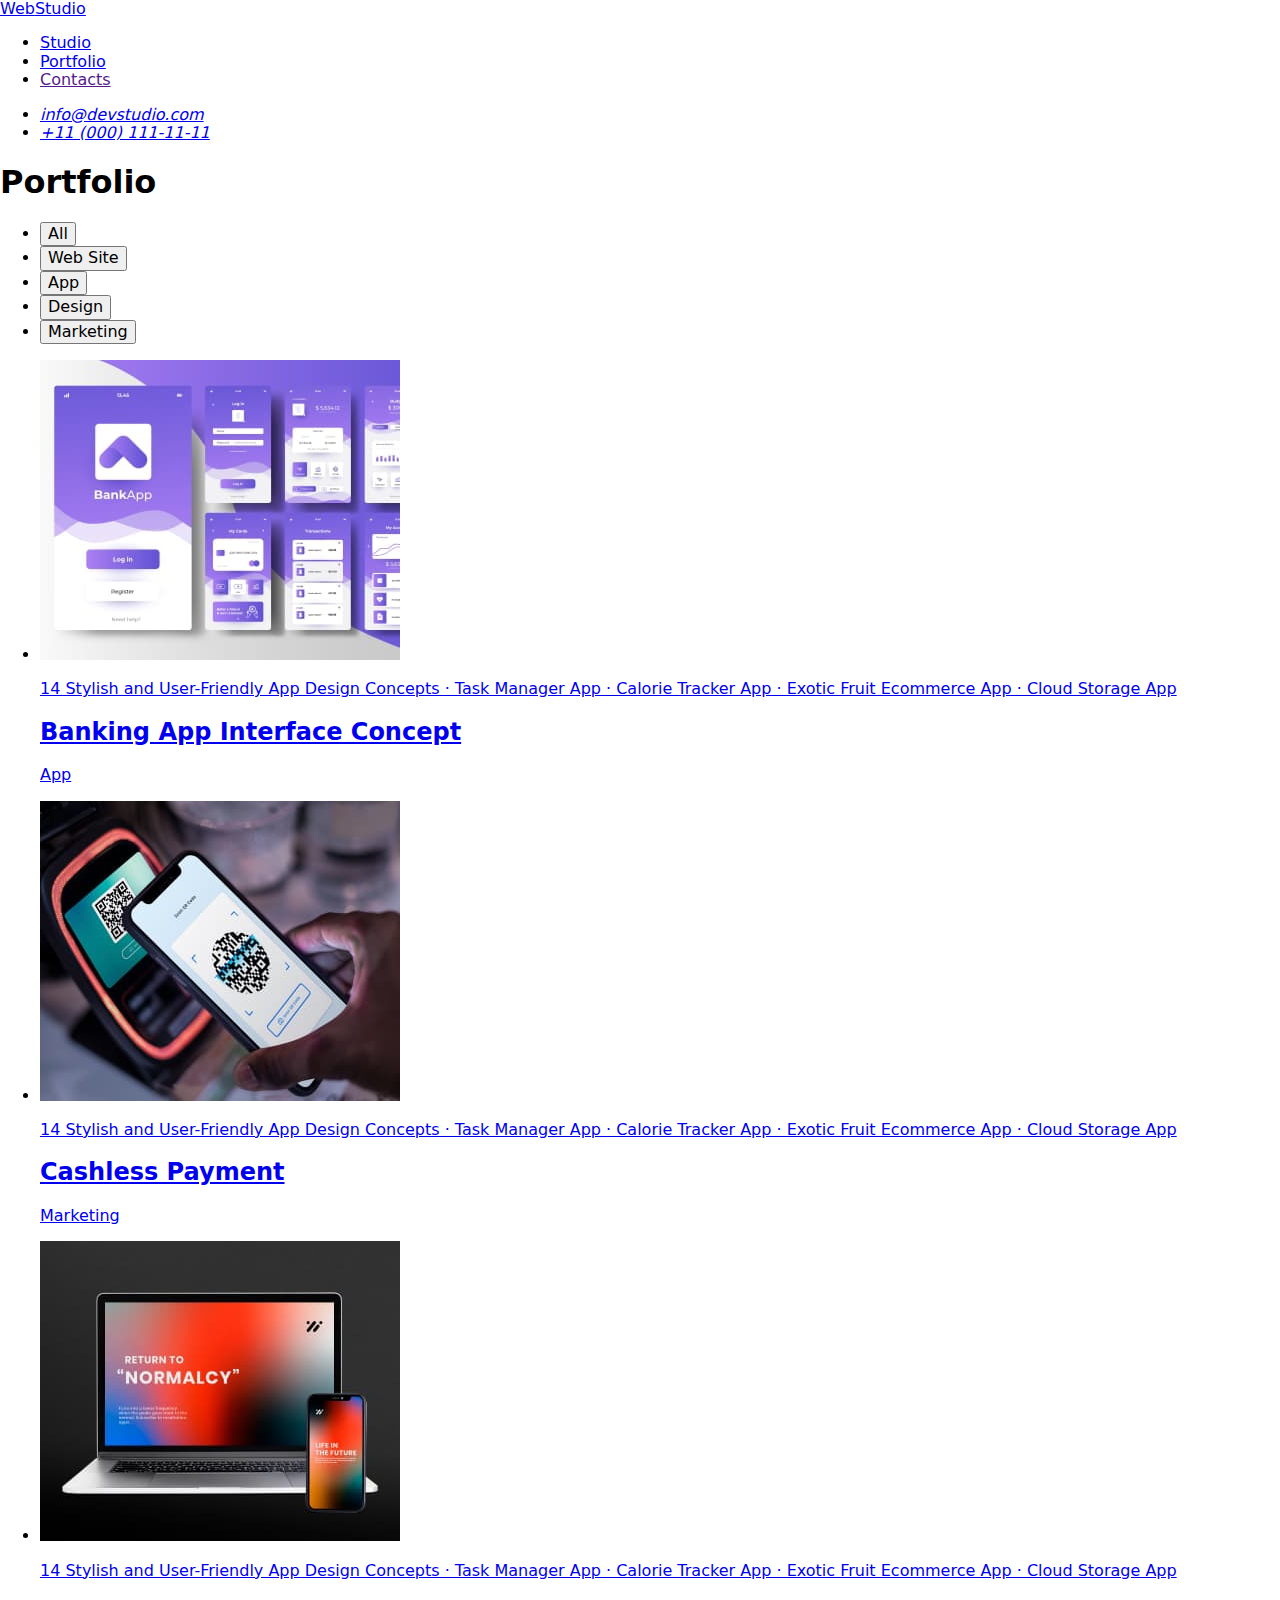
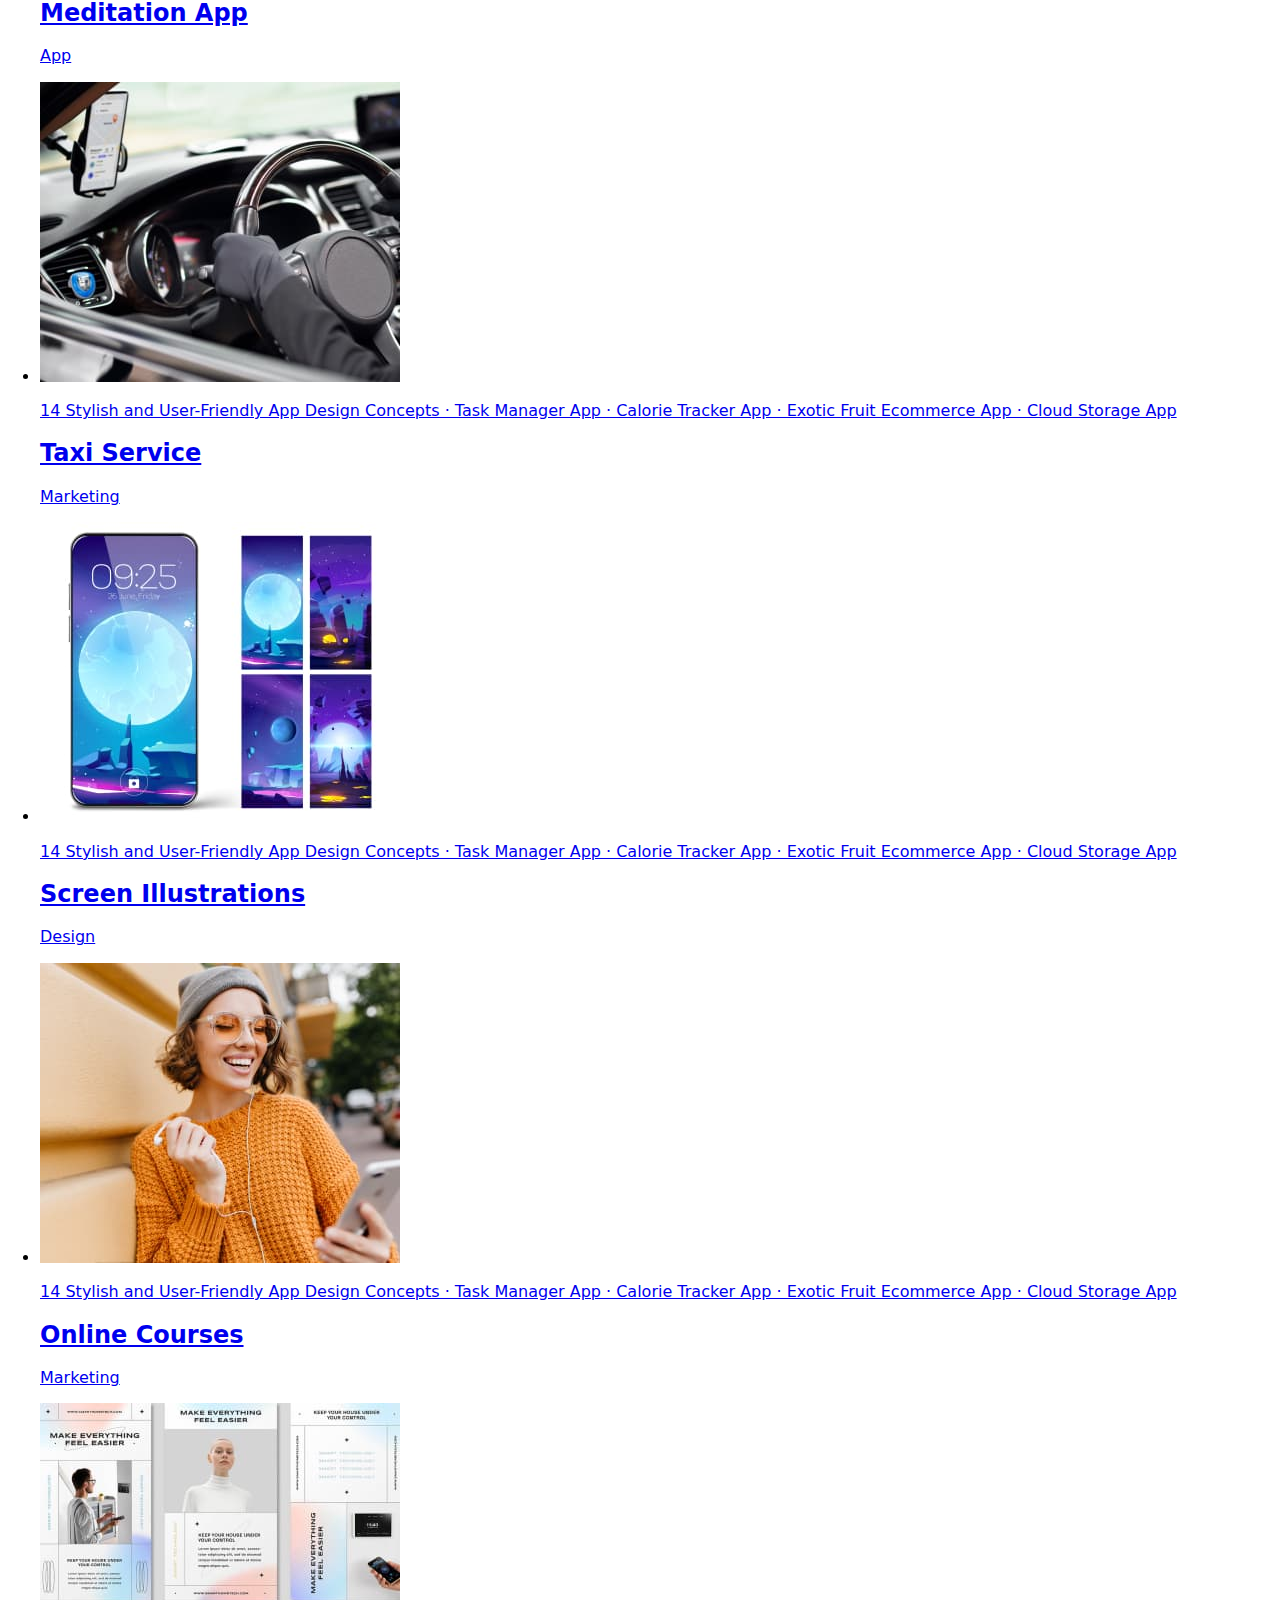
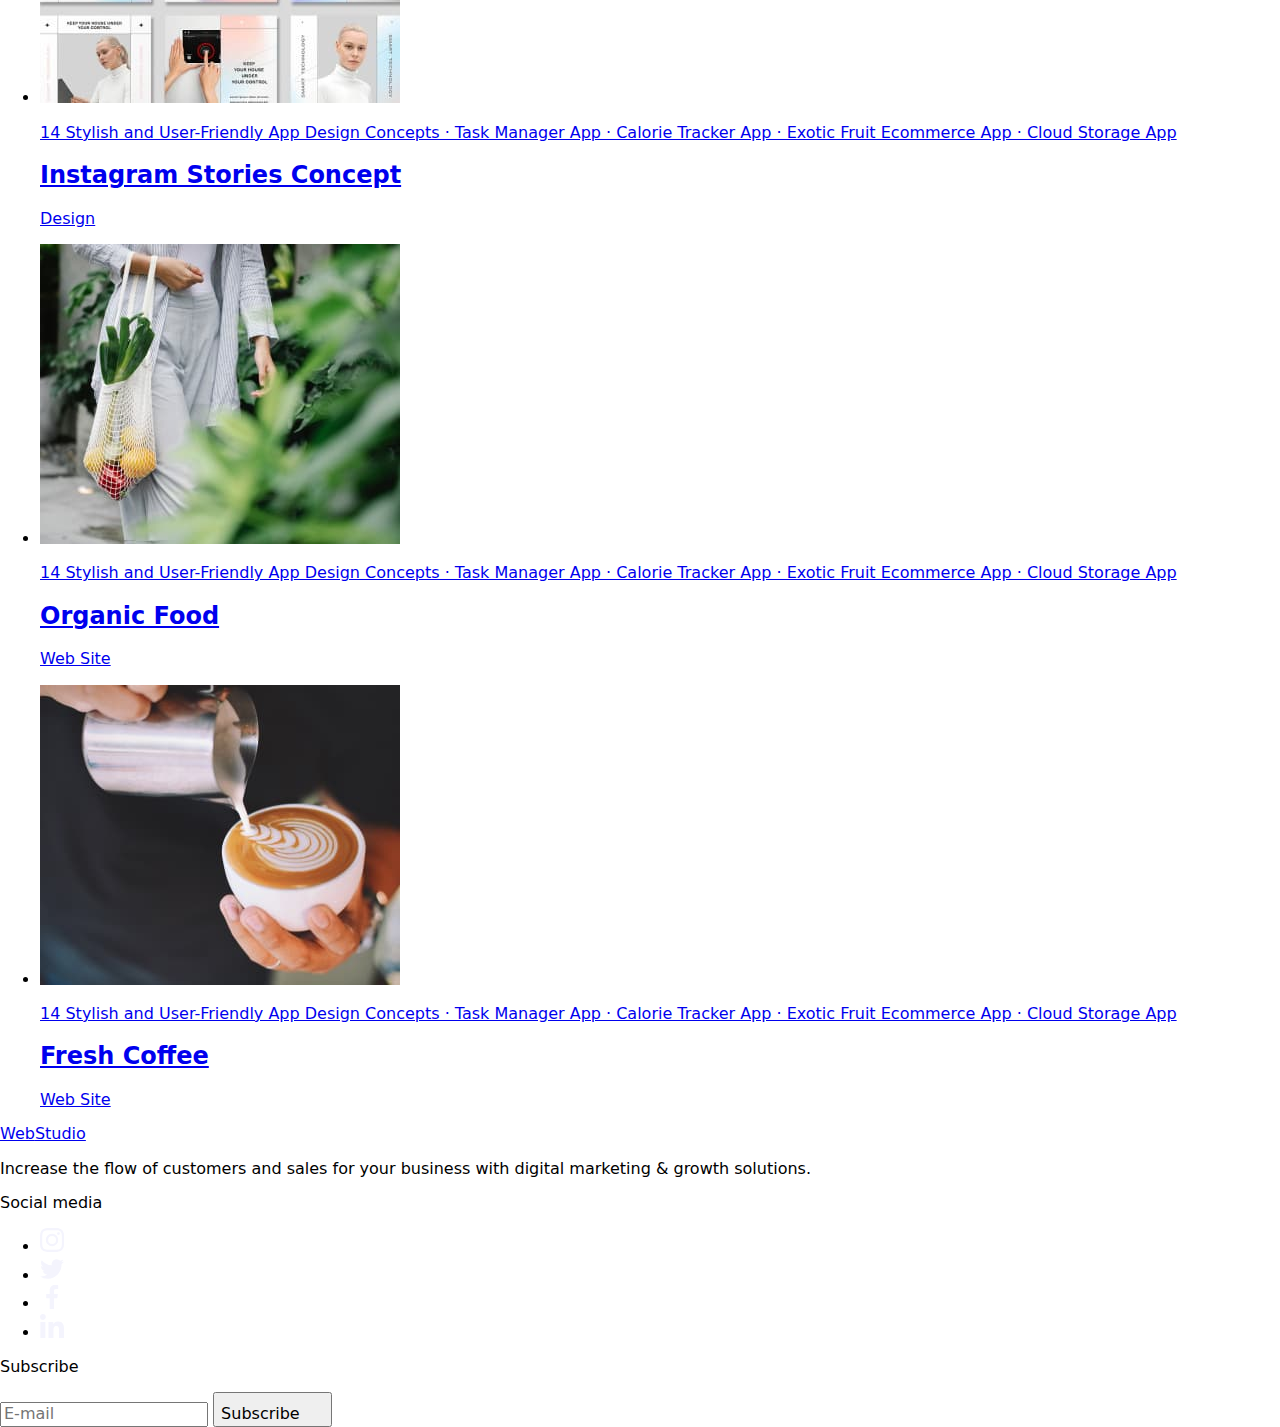
==== portfolio.html @ 3157625b "tralala" ====
<!DOCTYPE html>
<html lang="en">
  <head>
    <meta charset="UTF-8" />
    <meta http-equiv="X-UA-Compatible" content="IE=edge" />
    <meta name="viewport" content="width=device-width, initial-scale=1.0" />
    <link
      href="https://cdnjs.cloudflare.com/ajax/libs/modern-normalize/1.0.0/modern-normalize.min.css"
      rel="stylesheet"
    />
    <link rel="stylesheet" href="./css/styles.css" type="text/css" />
    <link rel="preconnect" href="https://fonts.googleapis.com" />
    <link rel="preconnect" href="https://fonts.gstatic.com" crossorigin />
    <link
      href="https://fonts.googleapis.com/css2?family=Raleway:wght@800&family=Roboto:wght@400;500;700;900&display=swap"
      rel="stylesheet"
    />
    <link rel="shortcut icon" href="images/favicon.ico" />
    <title>Portfolio</title>
  </head>
  <body>
    <header class="body-header">
      <div class="header-container container">
        <nav class="header-navigation">
          <a href="./index.html" class="logo link"
            >Web<span class="logo-studio">Studio</span></a
          >

          <ul class="header-list list">
            <li>
              <a href="./index.html" class="list-link link">Studio</a>
            </li>
            <li>
              <a href="./portfolio.html" class="list-link link current"
                >Portfolio</a
              >
            </li>
            <li>
              <a href="" class="list-link link">Contacts</a>
            </li>
          </ul>
        </nav>
        <address class="address">
          <ul class="address-list list">
            <li class="address-links">
              <a href="mailto:info@devstudio.com" class="contact link"
                >info@devstudio.com</a
              >
            </li>
            <li class="address-links">
              <a href="tel:+110001111111" class="contact link"
                >+11 (000) 111-11-11</a
              >
            </li>
          </ul>
        </address>
      </div>
    </header>
    <main>
      <section class="section-container">
        <div class="container">
          <h1 class="visually-hidden">Portfolio</h1>
          <ul class="list filter-list">
            <li>
              <button type="button" class="filter-button">All</button>
            </li>
            <li>
              <button type="button" class="filter-button">Web Site</button>
            </li>
            <li>
              <button type="button" class="filter-button">App</button>
            </li>
            <li>
              <button type="button" class="filter-button">Design</button>
            </li>
            <li>
              <button type="button" class="filter-button">Marketing</button>
            </li>
          </ul>

          <ul class="list image-list">
            <li class="image-position">
              <a class="link shadow-list" href="./portfolio.html">
                <div class="overlay">
                  <img
                    src="./images/portfolio/bankapp.jpg"
                    alt="Banking App Interface Concept"
                    width="360"
                  />
                  <p class="img-text">
                    14 Stylish and User-Friendly App Design Concepts · Task
                    Manager App · Calorie Tracker App · Exotic Fruit Ecommerce
                    App · Cloud Storage App
                  </p>
                </div>
                <div class="image-description">
                  <h2 class="header-second-portfolio">
                    Banking App Interface Concept
                  </h2>
                  <p class="descrip">App</p>
                </div>
              </a>
            </li>
            <li class="image-position">
              <a class="link shadow-list" href="./portfolio.html">
                <div class="overlay">
                  <img
                    src="./images/portfolio/payment.jpg"
                    alt="Cashless Payment"
                    width="360"
                  />
                  <p class="img-text">
                    14 Stylish and User-Friendly App Design Concepts · Task
                    Manager App · Calorie Tracker App · Exotic Fruit Ecommerce
                    App · Cloud Storage App
                  </p>
                </div>

                <div class="image-description">
                  <h2 class="header-second-portfolio">Cashless Payment</h2>
                  <p class="descrip">Marketing</p>
                </div>
              </a>
            </li>
            <li class="image-position">
              <a class="link shadow-list" href="./portfolio.html">
                <div class="overlay">
                  <img
                    src="./images/portfolio/laptop.jpg"
                    alt="Meditation App"
                    width="360"
                  />
                  <p class="img-text">
                    14 Stylish and User-Friendly App Design Concepts · Task
                    Manager App · Calorie Tracker App · Exotic Fruit Ecommerce
                    App · Cloud Storage App
                  </p>
                </div>

                <div class="image-description">
                  <h2 class="header-second-portfolio">Meditation App</h2>
                  <p class="descrip">App</p>
                </div>
              </a>
            </li>
            <li class="image-position">
              <a class="link shadow-list" href="./portfolio.html">
                <div class="overlay">
                  <img
                    src="./images/portfolio/taxi.jpg"
                    alt="Taxi Service"
                    width="360"
                  />
                  <p class="img-text">
                    14 Stylish and User-Friendly App Design Concepts · Task
                    Manager App · Calorie Tracker App · Exotic Fruit Ecommerce
                    App · Cloud Storage App
                  </p>
                </div>

                <div class="image-description">
                  <h2 class="header-second-portfolio">Taxi Service</h2>
                  <p class="descrip">Marketing</p>
                </div>
              </a>
            </li>
            <li class="image-position">
              <a class="link shadow-list" href="./portfolio.html">
                <div class="overlay">
                  <img
                    src="./images/portfolio/ilustrations.jpg"
                    alt="Screen Illustrations"
                    width="360"
                  />
                  <p class="img-text">
                    14 Stylish and User-Friendly App Design Concepts · Task
                    Manager App · Calorie Tracker App · Exotic Fruit Ecommerce
                    App · Cloud Storage App
                  </p>
                </div>
                <div class="image-description">
                  <h2 class="header-second-portfolio">Screen Illustrations</h2>
                  <p class="descrip">Design</p>
                </div>
              </a>
            </li>
            <li class="image-position">
              <a class="link shadow-list" href="./portfolio.html"
                ><div class="overlay">
                  <img
                    src="./images/portfolio/courses.jpg"
                    alt="Online Courses"
                    width="360"
                  />
                  <p class="img-text">
                    14 Stylish and User-Friendly App Design Concepts · Task
                    Manager App · Calorie Tracker App · Exotic Fruit Ecommerce
                    App · Cloud Storage App
                  </p>
                </div>

                <div class="image-description">
                  <h2 class="header-second-portfolio">Online Courses</h2>
                  <p class="descrip">Marketing</p>
                </div>
              </a>
            </li>
            <li class="image-position">
              <a class="link shadow-list" href="./portfolio.html">
                <div class="overlay">
                  <img
                    src="./images/portfolio/stories.jpg"
                    alt="Instagram Stories Concept"
                    width="360"
                  />
                  <p class="img-text">
                    14 Stylish and User-Friendly App Design Concepts · Task
                    Manager App · Calorie Tracker App · Exotic Fruit Ecommerce
                    App · Cloud Storage App
                  </p>
                </div>
                <div class="image-description">
                  <h2 class="header-second-portfolio">
                    Instagram Stories Concept
                  </h2>
                  <p class="descrip">Design</p>
                </div>
              </a>
            </li>
            <li class="image-position">
              <a class="link shadow-list" href="./portfolio.html">
                <div class="overlay">
                  <img
                    src="./images/portfolio/food.jpg"
                    alt="Organic Food"
                    width="360"
                  />
                  <p class="img-text">
                    14 Stylish and User-Friendly App Design Concepts · Task
                    Manager App · Calorie Tracker App · Exotic Fruit Ecommerce
                    App · Cloud Storage App
                  </p>
                </div>
                <div class="image-description">
                  <h2 class="header-second-portfolio">Organic Food</h2>
                  <p class="descrip">Web Site</p>
                </div>
              </a>
            </li>
            <li class="image-position">
              <a class="link shadow-list" href="./portfolio.html">
                <div class="overlay">
                  <img
                    src="./images/portfolio/cafe.jpg"
                    alt="Fresh Coffee"
                    width="360"
                  />
                  <p class="img-text">
                    14 Stylish and User-Friendly App Design Concepts · Task
                    Manager App · Calorie Tracker App · Exotic Fruit Ecommerce
                    App · Cloud Storage App
                  </p>
                </div>
                <div class="image-description">
                  <h2 class="header-second-portfolio">Fresh Coffee</h2>
                  <p class="descrip">Web Site</p>
                </div>
              </a>
            </li>
          </ul>
        </div>
      </section>
    </main>

    <footer class="footer-section">
      <div class="container footer-div">
        <div class="logo-container">
          <a href="./index.html" class="logo link footer-logo-link"
            >Web<span class="footer-logo-studio">Studio</span></a
          >
          <p class="footer-descrip">
            Increase the flow of customers and sales for your business with
            digital marketing & growth solutions.
          </p>
        </div>
        <div class="social-container">
          <p class="p-head">Social media</p>
          <ul class="footer-social-list">
            <li class="social-element">
              <a class="social-link" href="index.html"
                ><svg width="24" height="24" class="icon-svg">
                  <use href="./images/icons.svg#icon-instagram"></use>
                </svg>
              </a>
            </li>
            <li class="social-element">
              <a class="social-link" href="index.html"
                ><svg width="24" height="24" class="icon-svg">
                  <use href="./images/icons.svg#icon-twitter"></use>
                </svg>
              </a>
            </li>
            <li class="social-element">
              <a class="social-link" href="index.html"
                ><svg width="24" height="24" class="icon-svg">
                  <use href="./images/icons.svg#icon-facebook"></use>
                </svg>
              </a>
            </li>
            <li class="social-element">
              <a class="social-link" href="index.html"
                ><svg width="24" height="24" class="icon-svg">
                  <use href="./images/icons.svg#icon-linkedin"></use>
                </svg>
              </a>
            </li>
          </ul>
        </div>
        <div class="subscribe-container">
          <p class="p-head">Subscribe</p>
          <form class="form-subscribe">
            <label class="label-subscribe">
              <input
                type="email"
                name="email"
                placeholder="E-mail"
                class="sub-input"
                required
              />
            </label>
            <button type="submit" class="sub-button">
              Subscribe<svg width="24" height="24" class="subscribe-icon">
                <use href="./images/icons.svg#icon-subscribe"></use>
              </svg>
            </button>
          </form>
        </div>
      </div>
    </footer>
  </body>
</html>
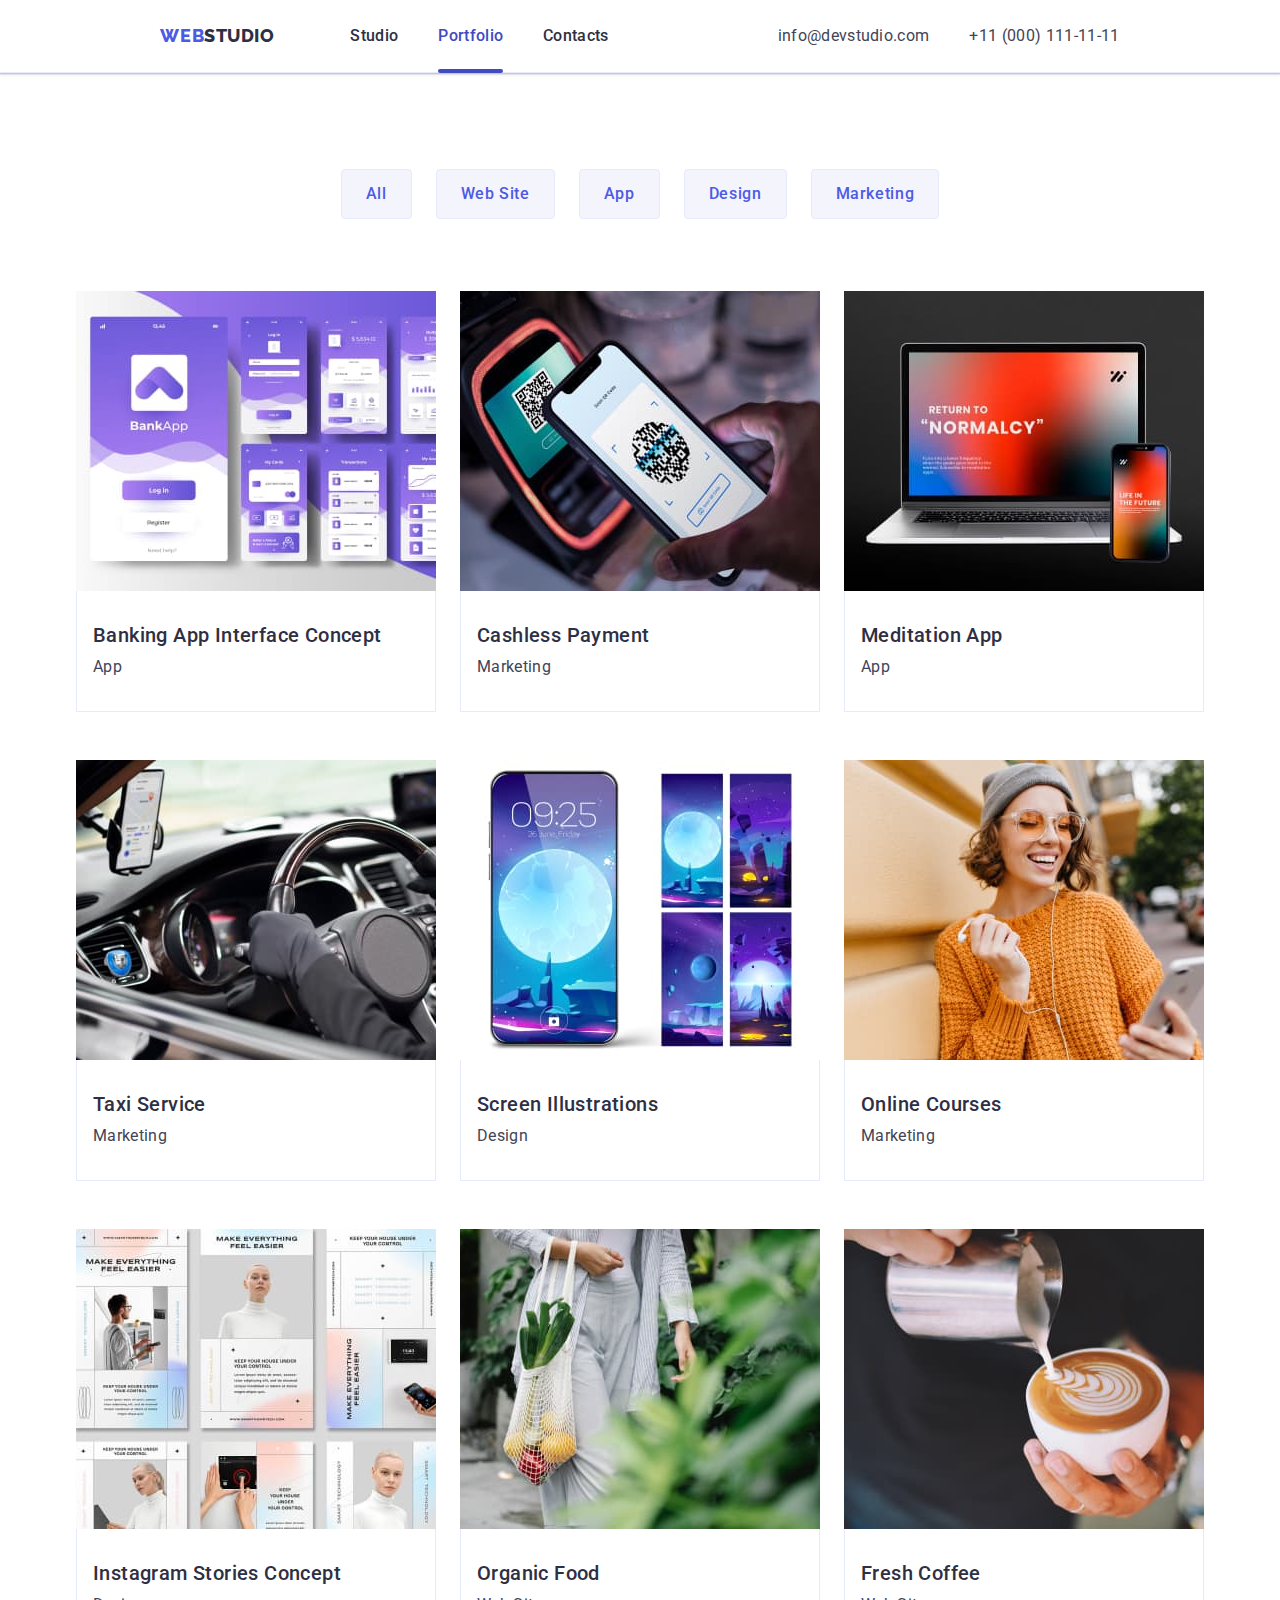
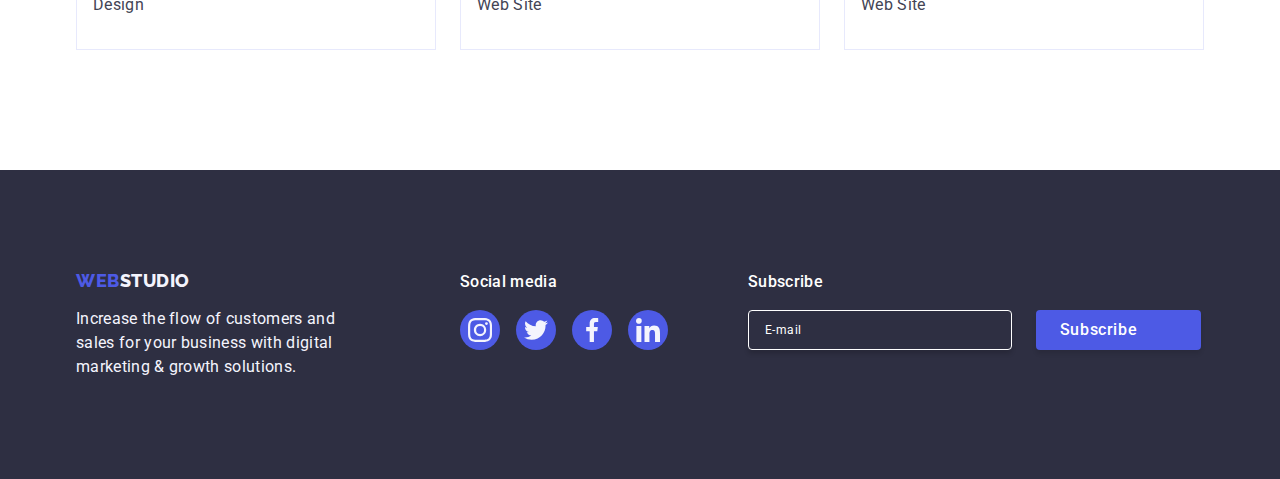
==== commit 969057eb: "nonmae" ====
--- a/portfolio.html
+++ b/portfolio.html
@@ -8,7 +8,7 @@
       href="https://cdnjs.cloudflare.com/ajax/libs/modern-normalize/1.0.0/modern-normalize.min.css"
       rel="stylesheet"
     />
-    <link rel="stylesheet" href="./css/styles.css" type="text/css" />
+    <link rel="stylesheet" href="./css/style.css" type="text/css" />
     <link rel="preconnect" href="https://fonts.googleapis.com" />
     <link rel="preconnect" href="https://fonts.gstatic.com" crossorigin />
     <link
--- a/css/style.css
+++ b/css/style.css
@@ -0,0 +1,798 @@
+:root {
+  --IRIS: #4d5ae5;
+  --OCEAN: #404bbf;
+  --NAVY-BLUE: #2e2f42;
+  --GREEN: #31d0aa;
+  --SLATE: #434455;
+  --LIGHT-SLATE: #8e8f99;
+  --CORNFLOWER: #e7e9fc;
+  --CLOUD: #f4f4fd;
+  --NAVY-BLUE-MODAL: #2e2f4266;
+  --GREY: #2e2f42b2;
+  --WHITE: #fff;
+  --DAIRY: #fcfcfc;
+}
+
+* {
+  margin: 0;
+  padding: 0;
+}
+
+.visually-hidden {
+  position: absolute;
+  width: 1px;
+  height: 1px;
+  margin: -1px;
+  border: 0;
+  padding: 0;
+  white-space: nowrap;
+  clip-path: inset(100%);
+  clip: rect(0 0 0 0);
+  overflow: hidden;
+}
+img {
+  display: block;
+  max-width: 100%;
+  height: auto;
+}
+button {
+  cursor: pointer;
+  border: none;
+  border-radius: 4px;
+}
+ul,
+ol {
+  list-style: none;
+  margin: 0;
+  padding-left: 0;
+}
+body {
+  margin: 0;
+  color: var(--SLATE);
+  font-family: 'Roboto', sans-serif;
+  font-size: 16px;
+  font-style: normal;
+  font-weight: 400;
+  line-height: 1.5;
+  letter-spacing: 0.02em;
+  background-color: var(--WHITE);
+}
+.container {
+  max-width: 1158px;
+  padding: 0 15px;
+  margin: 0 auto;
+}
+
+/* -------HEADER------- */
+
+.body-header {
+  background-color: var(--WHITE);
+  border-bottom: 1px solid var(--CORNFLOWER, #e7e9fc);
+  box-shadow: 0px 1px 6px 0px rgba(46, 47, 66, 0.08),
+    0px 1px 1px 0px rgba(46, 47, 66, 0.16),
+    0px 2px 1px 0px rgba(46, 47, 66, 0.08);
+}
+.header-container {
+  display: flex;
+  justify-content: space-around;
+}
+.header-navigation {
+  display: flex;
+  align-items: center;
+}
+.logo {
+  font-family: 'Raleway', sans-serif;
+  font-size: 18px;
+  font-weight: 800;
+  line-height: 1.17;
+  letter-spacing: 0.03em;
+  text-transform: uppercase;
+  color: var(--IRIS);
+  margin-right: 76px;
+}
+.logo:hover {
+  color: var(--OCEAN);
+}
+.logo-studio {
+  color: var(--NAVY-BLUE);
+}
+
+.link {
+  text-decoration: none;
+}
+.list {
+  list-style: none;
+}
+
+.header-list {
+  display: flex;
+  gap: 40px;
+}
+
+.list-link {
+  display: inline-block;
+  font-weight: 500;
+  color: var(--NAVY-BLUE);
+  padding: 24px 0;
+  transition: color 250ms cubic-bezier(0.4, 0, 0.2, 1);
+}
+
+.list-link:hover,
+.list-link:focus {
+  color: var(--OCEAN);
+}
+
+.current {
+  color: var(--OCEAN);
+  position: relative;
+}
+
+.current::after {
+  content: '';
+  position: absolute;
+  left: 0;
+  bottom: -1px;
+  height: 4px;
+  width: 100%;
+  background-color: var(--OCEAN);
+  border-radius: 2px;
+}
+
+.address {
+  font-style: normal;
+  display: flex;
+  align-items: center;
+}
+.address-list {
+  display: flex;
+  gap: 40px;
+}
+.address-links {
+  padding: 24px 0;
+}
+.contact {
+  font-size: 16px;
+  line-height: 1.5;
+  letter-spacing: 0.02em;
+  color: var(--SLATE);
+  transition: color 250ms cubic-bezier(0.4, 0, 0.2, 1);
+}
+.contact:hover,
+.contact:focus {
+  color: var(--OCEAN);
+}
+
+/*  ---------HERO SECTION------- */
+
+.hero-image {
+  padding: 188px 0;
+  max-width: 1440px;
+  margin: auto;
+  background: linear-gradient(rgba(46, 47, 66, 0.7), rgba(46, 47, 66, 0.7)),
+    url('../images/people-office.jpg');
+  background-repeat: no-repeat;
+  background-position: center;
+  background-size: cover;
+}
+
+.hero-image-container {
+  display: flex;
+  justify-content: center;
+  align-items: center;
+  flex-direction: column;
+}
+.title-header {
+  font-size: 56px;
+  line-height: 1.07;
+  text-align: center;
+  letter-spacing: 0.02em;
+  color: var(--WHITE);
+  max-width: 496px;
+}
+.button-service {
+  background-color: var(--IRIS);
+  font-family: 'Roboto', sans-serif;
+  font-weight: 500;
+  font-size: 16px;
+  line-height: 1.5;
+  letter-spacing: 0.04em;
+  color: var(--WHITE);
+  border-radius: 4px;
+  min-width: 169px;
+  height: 56px;
+  border: none;
+  cursor: pointer;
+  padding: 16px 32px;
+  margin-top: 48px;
+  transition: background-color 250ms cubic-bezier(0.4, 0, 0.2, 1);
+}
+.button-service:hover,
+.button-service:focus {
+  background-color: var(--OCEAN);
+}
+/*  ---------HEADERS CONFIG + DESC ------- */
+
+.header-margin {
+  margin-bottom: 72px;
+}
+.header-second {
+  font-size: 36px;
+  line-height: 1.11;
+  text-align: center;
+  letter-spacing: 0.02em;
+  text-transform: capitalize;
+  color: var(--NAVY-BLUE);
+}
+.header-third {
+  font-weight: 500;
+  font-size: 20px;
+  line-height: 1.2;
+  letter-spacing: 0.02em;
+  color: var(--NAVY-BLUE);
+}
+.descrip {
+  font-size: 16px;
+  line-height: 1.5;
+  letter-spacing: 0.02em;
+  color: var(--SLATE);
+}
+
+/*  ---------SECTION TWO------- */
+
+.section-two {
+  padding: 120px 0;
+}
+.section-two-list {
+  display: flex;
+  gap: 24px;
+}
+.goals-list {
+  width: calc((100% - 72px) / 4);
+}
+.container-svg {
+  border-radius: 4px;
+  background: var(--CLOUD, #f4f4fd);
+  display: flex;
+  justify-content: center;
+  align-items: center;
+  padding: 24px 0;
+  margin-bottom: 8px;
+}
+.goals-header {
+  margin-bottom: 8px;
+}
+
+/*  ---------SECTION THIRD------- */
+
+.section-third {
+  padding-bottom: 120px;
+}
+.section-third-list {
+  display: flex;
+  gap: 24px;
+}
+.section-third-element {
+  width: calc((100% - 48px) / 3);
+}
+
+/*  ---------SECTION FOURTH------- */
+
+.section-fourth {
+  background-color: var(--CLOUD);
+  padding: 120px 0;
+}
+
+.team-list {
+  display: flex;
+  gap: 24px;
+}
+.team {
+  border-radius: 0px 0px 4px 4px;
+  background: var(--WHITE, #fff);
+  box-shadow: 0px 2px 1px 0px rgba(46, 47, 66, 0.08),
+    0px 1px 1px 0px rgba(46, 47, 66, 0.16),
+    0px 1px 6px 0px rgba(46, 47, 66, 0.08);
+}
+.member-description {
+  padding: 32px 0px;
+}
+.member-name {
+  text-align: center;
+  margin-bottom: 8px;
+}
+.member-role {
+  text-align: center;
+  margin-bottom: 8px;
+}
+
+.social-list {
+  display: flex;
+  justify-content: center;
+  align-items: center;
+  gap: 24px;
+}
+.social-element {
+  width: 40px;
+  height: 40px;
+}
+.member-social-link {
+  width: 100%;
+  height: 100%;
+  background-color: var(--IRIS, #4d5ae5);
+  border-radius: 50%;
+  display: flex;
+  justify-content: center;
+  align-items: center;
+  transition: background-color 250ms cubic-bezier(0.4, 0, 0.2, 1);
+}
+.member-social-link:hover,
+.member-social-link:focus {
+  background-color: var(--OCEAN, #404bbf);
+}
+
+/*  ---------SECTION FIVE------- */
+
+.section-five {
+  padding: 120px 0;
+}
+.company-list {
+  display: flex;
+  gap: 24px;
+}
+.company-element {
+  height: 88px;
+  width: 100%;
+}
+.company-link {
+  width: 100%;
+  height: 100%;
+  border-radius: 4px;
+  border: 1px solid var(--LIGHT-SLATE, #8e8f99);
+  display: flex;
+  justify-content: center;
+  align-items: center;
+  color: var(--LIGHT-SLATE, #8e8f99);
+  transition: color 250ms cubic-bezier(0.4, 0, 0.2, 1),
+    border-color 250ms cubic-bezier(0.4, 0, 0.2, 1);
+}
+.company-link:hover,
+.company-link:focus {
+  color: var(--OCEAN, #404bbf);
+  border-color: var(--OCEAN, #404bbf);
+}
+.icon-company {
+  fill: currentColor;
+}
+
+/*  ---------FOOTER------- */
+
+.footer-section {
+  background-color: var(--NAVY-BLUE);
+  padding: 100px 0;
+}
+.footer-div {
+  display: flex;
+  align-items: baseline;
+}
+.logo-container {
+  margin-right: 120px;
+}
+.footer-logo-link {
+  display: inline-block;
+  margin-bottom: 16px;
+}
+.footer-logo-studio {
+  color: var(--CLOUD);
+}
+.footer-descrip {
+  max-width: 264px;
+  color: var(--CLOUD);
+}
+.p-head {
+  color: var(--WHITE, #fff);
+  margin-bottom: 16px;
+  font-weight: 500;
+}
+.footer-social-list {
+  display: flex;
+  gap: 16px;
+}
+.icon-svg {
+  fill: var(--CLOUD, #f4f4fd);
+}
+.social-link {
+  width: 100%;
+  height: 100%;
+  background-color: var(--IRIS, #4d5ae5);
+  border-radius: 50%;
+  display: flex;
+  align-items: center;
+  justify-content: center;
+  transition: background-color 250ms cubic-bezier(0.4, 0, 0.2, 1);
+}
+.social-link:hover,
+.social-link:focus {
+  background-color: var(--GREEN, #31d0aa);
+}
+
+.social-container {
+  margin-right: 80px;
+}
+.form-subscribe {
+  display: flex;
+  gap: 24px;
+}
+
+.sub-input {
+  width: 264px;
+  height: 40px;
+  border: 1px solid var(--WHITE, #fff);
+  background-color: transparent;
+  font-size: 12px;
+  line-height: 1.5;
+  letter-spacing: 0.04em;
+  padding-left: 16px;
+  box-shadow: 0px 4px 4px 0px rgba(0, 0, 0, 0.15);
+  border-radius: 4px;
+  color: var(--WHITE);
+}
+.sub-input::placeholder {
+  color: var(--WHITE, #fff);
+}
+.sub-button {
+  min-width: 165px;
+  height: 40px;
+  display: flex;
+  justify-content: center;
+  align-items: center;
+  color: var(--WHITE, #fff);
+
+  background-color: var(--IRIS, #4d5ae5);
+
+  /* Button Text */
+  font-family: 'Roboto', sans-serif;
+  font-size: 16px;
+  font-style: normal;
+  font-weight: 500;
+  line-height: 1.5;
+  letter-spacing: 0.04em;
+
+  transition: background-color 250ms cubic-bezier(0.4, 0, 0.2, 1);
+  box-shadow: 0px 4px 4px 0px rgba(0, 0, 0, 0.1);
+}
+
+.sub-button:hover,
+.sub-button:focus {
+  background-color: var(--OCEAN);
+}
+
+.subscribe-icon {
+  margin-left: 16px;
+}
+
+/*------------ Modal BOX ------------*/
+
+.back-drop {
+  position: fixed;
+  top: 0;
+  left: 0;
+  width: 100%;
+  height: 100%;
+  background-color: rgba(46, 47, 66, 0.4);
+  transition: opacity 250ms cubic-bezier(0.4, 0, 0.2, 1),
+    visibility 250ms cubic-bezier(0.4, 0, 0.2, 1);
+}
+.modal-box {
+  position: absolute;
+  top: 50%;
+  left: 50%;
+  transform: translate(-50%, -50%) scale(1);
+  width: 408px;
+  min-height: 584px;
+  background-color: var(--DAIRY);
+  box-shadow: 0px 1px 1px rgba(0, 0, 0, 0.14), 0px 1px 3px rgba(0, 0, 0, 0.12),
+    0px 2px 1px rgba(0, 0, 0, 0.2);
+  border-radius: 4px;
+  transition: transform 250ms cubic-bezier(0.4, 0, 0.2, 1);
+  padding: 72px 24px 24px 24px;
+}
+.close-button {
+  position: absolute;
+  top: 24px;
+  right: 24px;
+  width: 24px;
+  height: 24px;
+  border-radius: 50%;
+  display: flex;
+  align-items: center;
+  justify-content: center;
+  background-color: var(--CORNFLOWER);
+  border: 1px solid rgba(0, 0, 0, 0.1);
+  cursor: pointer;
+  transition: background-color 250ms cubic-bezier(0.4, 0, 0.2, 1),
+    border 250ms cubic-bezier(0.4, 0, 0.2, 1);
+}
+.close-button:hover,
+.close-button:focus {
+  border: none;
+  background-color: var(--OCEAN);
+}
+.colorfill {
+  fill: var(--NAVY-BLUE);
+  transition: fill 250ms cubic-bezier(0.4, 0, 0.2, 1);
+}
+.close-button:hover .colorfill,
+.close-button:focus {
+  fill: var(--WHITE);
+}
+.is-hidden {
+  visibility: hidden;
+  opacity: 0;
+  pointer-events: none;
+}
+
+.feedback-title {
+  color: var(--NAVY-BLUE, #2e2f42);
+  text-align: center;
+  margin-bottom: 16px;
+
+  /* Body Medium */
+  font-family: Roboto;
+  font-size: 16px;
+  font-style: normal;
+  font-weight: 500;
+  line-height: 24px; /* 150% */
+  letter-spacing: 0.32px;
+}
+.form-container {
+  margin-bottom: 8px;
+}
+.modal-box-label {
+  display: block;
+  color: var(--LIGHT-SLATE, #8e8f99);
+  margin-bottom: 4px;
+
+  /* Small Text */
+  font-family: Roboto;
+  font-size: 12px;
+  font-style: normal;
+  font-weight: 400;
+  line-height: 1.17;
+  letter-spacing: 0.04em;
+}
+.inputs-container {
+  position: relative;
+}
+.modal-box-inputs {
+  border-radius: 4px;
+  border: 1px solid var(--NAVY-BLUE-MODAL, rgba(46, 47, 66, 0.4));
+  width: 100%;
+  height: 40px;
+  background-color: transparent;
+  padding-left: 38px;
+  outline: transparent;
+  transition: border-color 250ms cubic-bezier(0.4, 0, 0.2, 1);
+}
+
+.modal-box-inputs:hover,
+.modal-box-inputs:focus {
+  border-color: var(--IRIS, #4d5ae5);
+}
+.modal-box-inputs:hover + .modal-box-icons,
+.modal-box-inputs:focus + .modal-box-icons {
+  fill: var(--IRIS);
+}
+
+.modal-box-icons {
+  position: absolute;
+  left: 16px;
+  top: 50%;
+  transform: translateY(-50%);
+  fill: var(--NAVY-BLUE);
+  transition: fill 250ms cubic-bezier(0.4, 0, 0.2, 1);
+}
+.comment-container {
+  margin-bottom: 16px;
+}
+.comment {
+  width: 100%;
+  height: 120px;
+  font-size: 12px;
+  line-height: 1.17;
+  letter-spacing: 0.04em;
+  color: var(--NAVY-BLUE-modal, rgba(46, 47, 66, 0.4));
+  border-radius: 4px;
+  border: 1px solid var(--NAVY-BLUE-MODAL, rgba(46, 47, 66, 0.4));
+  background-color: transparent;
+  padding: 8px 16px;
+  outline: transparent;
+  resize: none;
+  transition: border-color 250ms cubic-bezier(0.4, 0, 0.2, 1);
+}
+.comment:hover,
+.comment:focus {
+  border-color: var(--IRIS, #4d5ae5);
+}
+.comment::placeholder {
+  color: var(--NAVY-BLUE-modal, rgba(46, 47, 66, 0.4));
+
+  /* Small Text */
+  font-family: Roboto;
+  font-size: 12px;
+  font-style: normal;
+  font-weight: 400;
+  line-height: 14px; /* 116.667% */
+  letter-spacing: 0.48px;
+}
+.checkbox-container {
+  margin-bottom: 24px;
+}
+/*
+
+.custom-checkbox {
+  background-image: url("data:image/svg+xml;charset=UTF-8,%3csvg xmlns='http://www.w3.org/2000/svg' width='16' height='16' viewBox='0 0 16 16' fill='none'%3e%3crect x='0.5' y='0.5' width='15' height='15' rx='1.5' stroke='%232E2F42' stroke-opacity='0.4'/%3e%3c/svg%3e");
+  width: 16px;
+  height: 16px;
+  transition: background-image 250ms cubic-bezier(0.4, 0, 0.2, 1);
+}
+.custom-checkbox:focus,
+.custom-checkbox:hover {
+  outline: none;
+  background-image: url("data:image/svg+xml;charset=UTF-8,%3csvg xmlns='http://www.w3.org/2000/svg' width='16' height='16' viewBox='0 0 16 16' fill='none'%3e%3crect x='0.5' y='0.5' width='15' height='15' rx='1.5' stroke='%234d5ae5' /%3e%3c/svg%3e");
+}
+.custom-checkbox:checked {
+  background-image: url("data:image/svg+xml;charset=UTF-8,%3csvg xmlns='http://www.w3.org/2000/svg' width='16' height='16' viewBox='0 0 16 16' fill='none'%3e%3crect x='0.5' y='0.5' width='15' height='15' rx='1.5' fill='%23404BBF'/%3e%3crect x='0.5' y='0.5' width='15' height='15' rx='1.5' stroke='%23404BBF'/%3e%3cpath d='M11.4456 4.25506C11.6184 4.08965 11.8483 3.99821 12.0869 4.00003C12.3255 4.00184 12.5541 4.09677 12.7244 4.26478C12.8947 4.4328 12.9934 4.66075 12.9997 4.90055C13.006 5.14034 12.9194 5.37323 12.7582 5.55005L7.86357 11.7044C7.7794 11.7955 7.67782 11.8686 7.5649 11.9194C7.45198 11.9702 7.33003 11.9975 7.20636 11.9998C7.08268 12.0021 6.95981 11.9793 6.8451 11.9328C6.73038 11.8863 6.62618 11.817 6.53872 11.729L3.29283 8.46564C3.20243 8.38096 3.12993 8.27884 3.07965 8.16537C3.02936 8.05191 3.00232 7.92942 3.00014 7.80522C2.99796 7.68102 3.02069 7.55765 3.06696 7.44248C3.11323 7.3273 3.18211 7.22267 3.26947 7.13483C3.35684 7.047 3.4609 6.97775 3.57547 6.93123C3.69003 6.88471 3.81273 6.86186 3.93627 6.86405C4.0598 6.86624 4.18163 6.89343 4.29449 6.94398C4.40734 6.99454 4.50892 7.06743 4.59315 7.15831L7.16189 9.73967L11.4223 4.28219C11.4299 4.27269 11.4381 4.26364 11.4468 4.25506H11.4456Z' fill='%23F4F4FD'/%3e%3c/svg%3e");
+}
+
+*/
+.hidden {
+  appearance: none;
+  -moz-appearance: none;
+  -webkit-appearance: none;
+  display: none;
+}
+.checkbox-policy-span {
+  width: 16px;
+  height: 16px;
+  border: 1px solid rgba(46, 47, 66, 0.4);
+  border-radius: 2px;
+  transition: background-color 250ms cubic-bezier(0.4, 0, 0.2, 1),
+    border 250ms cubic-bezier(0.4, 0, 0.2, 1),
+    fill 250ms cubic-bezier(0.4, 0, 0.2, 1);
+  display: inline-flex;
+  align-items: center;
+  justify-content: center;
+  fill: transparent;
+}
+.checkbox-input:checked + .label-privacy > .checkbox-policy-span {
+  background-color: var(--OCEAN);
+  border: none;
+  fill: var(--CLOUD);
+}
+
+.label-privacy {
+  display: block;
+  font-size: 12px;
+  line-height: 1.17;
+  letter-spacing: 0.04em;
+  color: var(--LIGHT-SLATE);
+}
+.privacy-policy {
+  color: var(--IRIS, #4d5ae5);
+}
+
+.button-send {
+  display: block;
+  min-width: 169px;
+  height: 56px;
+  font-family: 'Roboto', sans-serif;
+  font-size: 16px;
+  font-weight: 500;
+  line-height: 1.5;
+  letter-spacing: 0.04em;
+  color: var(--WHITE);
+  cursor: pointer;
+  background-color: var(--IRIS);
+  border: none;
+  border-radius: 4px;
+
+  padding: 16px 32px;
+  margin: auto;
+  transition: background-color 250ms cubic-bezier(0.4, 0, 0.2, 1);
+  box-shadow: 0px 4px 4px 0px rgba(0, 0, 0, 0.15);
+}
+.button-send:hover,
+.button-send:focus {
+  background-color: var(--OCEAN);
+}
+
+/*------------ Portfolio ------------*/
+.section-container {
+  padding-top: 96px;
+  padding-bottom: 120px;
+}
+.filter-list {
+  display: flex;
+  justify-content: center;
+  gap: 24px;
+  margin-bottom: 72px;
+}
+.filter-button {
+  transition: color 250ms cubic-bezier(0.4, 0, 0.2, 1),
+    background-color 250ms cubic-bezier(0.4, 0, 0.2, 1),
+    border-color 250ms cubic-bezier(0.4, 0, 0.2, 1),
+    box-shadow 250ms cubic-bezier(0.4, 0, 0.2, 1);
+  font-family: 'Roboto', sans-serif;
+  font-weight: 500;
+  font-size: 16px;
+  line-height: 1.5;
+  letter-spacing: 0.04em;
+  color: var(--IRIS);
+  background-color: var(--CLOUD);
+  cursor: pointer;
+  padding: 12px 24px;
+  border-radius: 4px;
+  border: 1px solid var(--CORNFLOWER, #e7e9fc);
+}
+.filter-button:hover,
+.filter-button:focus {
+  color: var(--WHITE);
+  background-color: var(--OCEAN);
+  border: 1px solid transparent;
+  box-shadow: 0px 2px 2px 0px rgba(0, 0, 0, 0.12),
+    0px 2px 1px 0px rgba(0, 0, 0, 0.08), 0px 3px 1px 0px rgba(0, 0, 0, 0.1);
+}
+.image-list {
+  display: flex;
+  flex-wrap: wrap;
+  column-gap: 24px;
+  row-gap: 48px;
+}
+.image-position {
+  width: calc((100% - 48px) / 3);
+}
+.shadow-list {
+  display: block;
+  transition: box-shadow 250ms cubic-bezier(0.4, 0, 0.2, 1);
+}
+.shadow-list:hover,
+.shadow-list:focus {
+  box-shadow: 0px 1px 6px rgba(46, 47, 66, 0.08),
+    0px 1px 1px rgba(46, 47, 66, 0.16), 0px 2px 1px rgba(46, 47, 66, 0.08);
+}
+.overlay {
+  position: relative;
+  overflow: hidden;
+}
+.img-text {
+  padding: 40px 32px;
+  position: absolute;
+  top: 0;
+  left: 0;
+  width: 100%;
+  height: 100%;
+  background: var(--IRIS, #4d5ae5);
+  color: var(--CLOUD, #f4f4fd);
+
+  transform: translateY(100%);
+  transition: transform 250ms cubic-bezier(0.4, 0, 0.2, 1);
+}
+.shadow-list:hover .img-text,
+.shadow-list:focus .img-text {
+  transform: translateY(0);
+}
+.image-description {
+  padding: 32px 16px;
+  border: 1px solid var(--CORNFLOWER);
+  border-top: none;
+  background-color: var(--WHITE);
+}
+
+.header-second-portfolio {
+  font-weight: 500;
+  font-size: 20px;
+  line-height: 1.2;
+  letter-spacing: 0.02em;
+  color: var(--NAVY-BLUE);
+  margin-bottom: 8px;
+}
